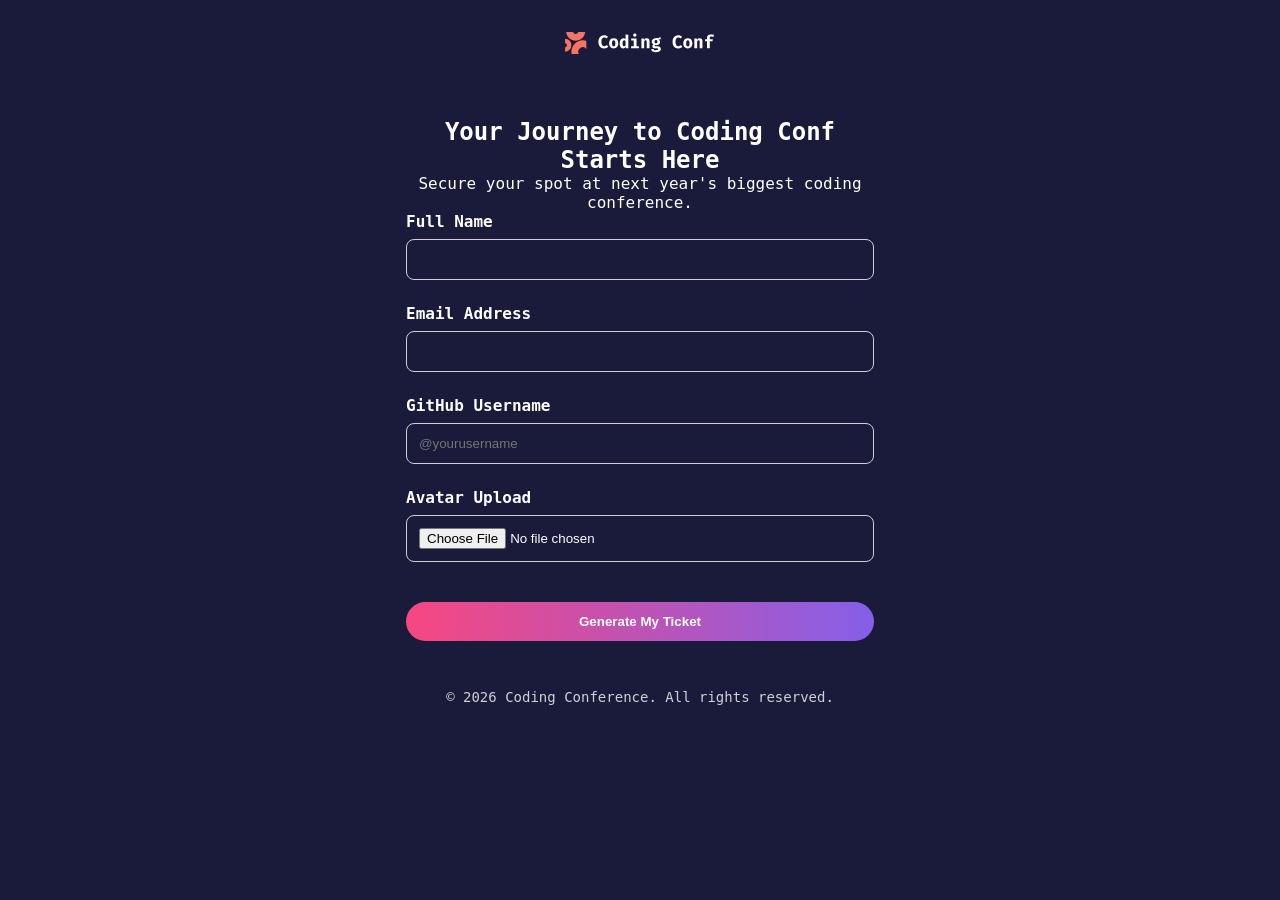
==== login.html @ 021ebc4f "Initial commit: project structure, HTML/CSS/JS for Coding Conf" ====
<!doctype html>
<html lang="en">
  <head>
    <meta charset="UTF-8" />
    <meta name="viewport" content="width=device-width, initial-scale=1.0" />
    <link
      rel="icon"
      type="image/png"
      sizes="32x32"
      href="assets/images/favicon-32x32.png"
    />
    <link rel="stylesheet" href="css/style.css" />
    <title>Login - Coding Conference</title>
  </head>
  <body>
    <header>
      <img src="assets/images/logo-full.svg" alt="Coding conf logo" />
    </header>
    <main>
      <section class="login-section">
        <h1>Your Journey to Coding Conf Starts Here</h1>
        <p>Secure your spot at next year's biggest coding conference.</p>
        <form id="registration-form" novalidate>
          <div class="form-group">
            <label for="fullname">Full Name</label>
            <input type="text" id="fullname" name="fullname" required />
          </div>
          <div class="form-group">
            <label for="email">Email Address</label>
            <input type="email" id="email" name="email" required />
          </div>
          <div class="form-group">
            <label for="github">GitHub Username</label>
            <input
              type="text"
              id="github"
              name="github"
              placeholder="@yourusername"
              required
            />
          </div>
          <div class="form-group">
            <label for="avatar">Avatar Upload</label>
            <input type="file" id="avatar" name="avatar" accept="image/*" />
          </div>
          <button type="submit" id="submit-btn">Generate My Ticket</button>
        </form>
      </section>
    </main>
    <footer>
      <p>&copy; 2026 Coding Conference. All rights reserved.</p>
    </footer>

    <script src="js/app.js"></script>
  </body>
</html>
---- css/style.css ----
:root {
  --color-dark-purple: #1a1a3a;
  --color-purple: #6100ea;
  --color-gradient-start: #f74780;
  --color-gradient-end: #855fe8;
  --color-white: #ffffff;
  --color-neutral: #d1d0d5;

  --font-family: "inconsolata", monospace;
  --font-size: 1rem;
}

* {
  margin: 0;
  padding: 0;
  box-sizing: border-box;
}

body {
  font-family: var(--font-family);
  font-size: var(--font-size);
  background-color: var(--color-dark-purple);
  color: var(--color-white);
}

header {
  display: flex;
  justify-content: center;
  padding: 2rem 1rem;
}

header img {
  width: 150px;
}

footer {
  text-align: center;
  padding: 1rem;
  font-size: 0.875rem;
  color: var(--color-neutral);
}

.hero {
  text-align: center;
  padding: 2rem 1rem;
}

.hero h1 {
  font-size: 2.5rem;
  background: linear-gradient(
    to right,
    var(--color-gradient-start),
    var(--color-gradient-end)
  );
  -webkit-background-clip: text;
  background-clip: text;
  color: transparent;
  margin-bottom: 1rem;
}

.event-details {
  text-align: center;
  margin: 2rem 0;
}

.btn {
  display: inline-block;
  background: linear-gradient(
    to right,
    var(--color-gradient-start),
    var(--color-gradient-end)
  );
  color: var(--color-white);
  text-decoration: none;
  font-weight: bold;
  margin-top: 1rem;
  padding: 0.75rem 2rem;
  border-radius: 2rem;
}

.login-section {
  max-width: 500px;
  margin: 0 auto;
  padding: 2rem 1rem;
  text-align: center;
}

.form-group {
  display: flex;
  flex-direction: column;
  text-align: left;
  margin-bottom: 1.5rem;
}

.form-group label {
  margin-bottom: 0.5rem;
  font-weight: bold;
}

.form-group input {
  padding: 0.75rem;
  border-radius: 0.5rem;
  border: 1px solid var(--color-neutral);
  background-color: transparent;
  color: var(--color-white);
}

#submit-btn {
  width: 100%;
  padding: 0.75rem;
  background: linear-gradient(
    to right,
    var(--color-gradient-start),
    var(--color-gradient-end)
  );
  color: var(--color-white);
  border: none;
  border-radius: 2rem;
  font-weight: bold;
  cursor: pointer;
  margin-top: 1rem;
}

.confirmation {
  text-align: center;
  padding: 2rem 1rem;
}

.confirmation h1 {
  font-size: 1.8rem;
  margin-bottom: 0.5rem;
}

.ticket-section {
  display: flex;
  justify-content: center;
  padding: 2rem 1rem;
}

.ticket {
  position: relative;
  width: 100%;
  max-width: 450px;
  background: rgba(255, 255, 255, 0.1);
  backdrop-filter: blur(10px);
  -webkit-backdrop-filter: blur(10px);
  border: 1px solid rgba(255, 255, 255, 0.2);
  border-radius: 1rem;
  padding: 1.5rem;
  display: flex;
  flex-direction: column;
  gap: 1rem;
}

.ticket-info {
  display: flex;
  align-items: center;
  gap: 1rem;
}

#avatar-display {
  width: 50px;
  height: 50px;
  border-radius: 50%;
  object-fit: cover;
  border: 2px solid var(--color-white);
}

#github-link {
  color: var(--color-neutral);
  text-decoration: none;
  display: block;
}

@media (max-width: 600px) {
  .hero h1 {
    font-size: 1.8rem;
  }

  .login-section {
    padding: 1rem;
  }

  .ticket {
    padding: 1rem;
  }
}

@media (min-width: 601px) and (max-width: 1024px) {
  .hero h1 {
    font-size: 2.2rem;
  }
}

@media (min-width: 1025px) {
  main {
    max-width: 900px;
    margin: 0 auto;
  }
}

a:focus,
button:focus,
input:focus {
  outline: 3px solid var(--color-gradient-end);
  outline-offset: 2px;
}
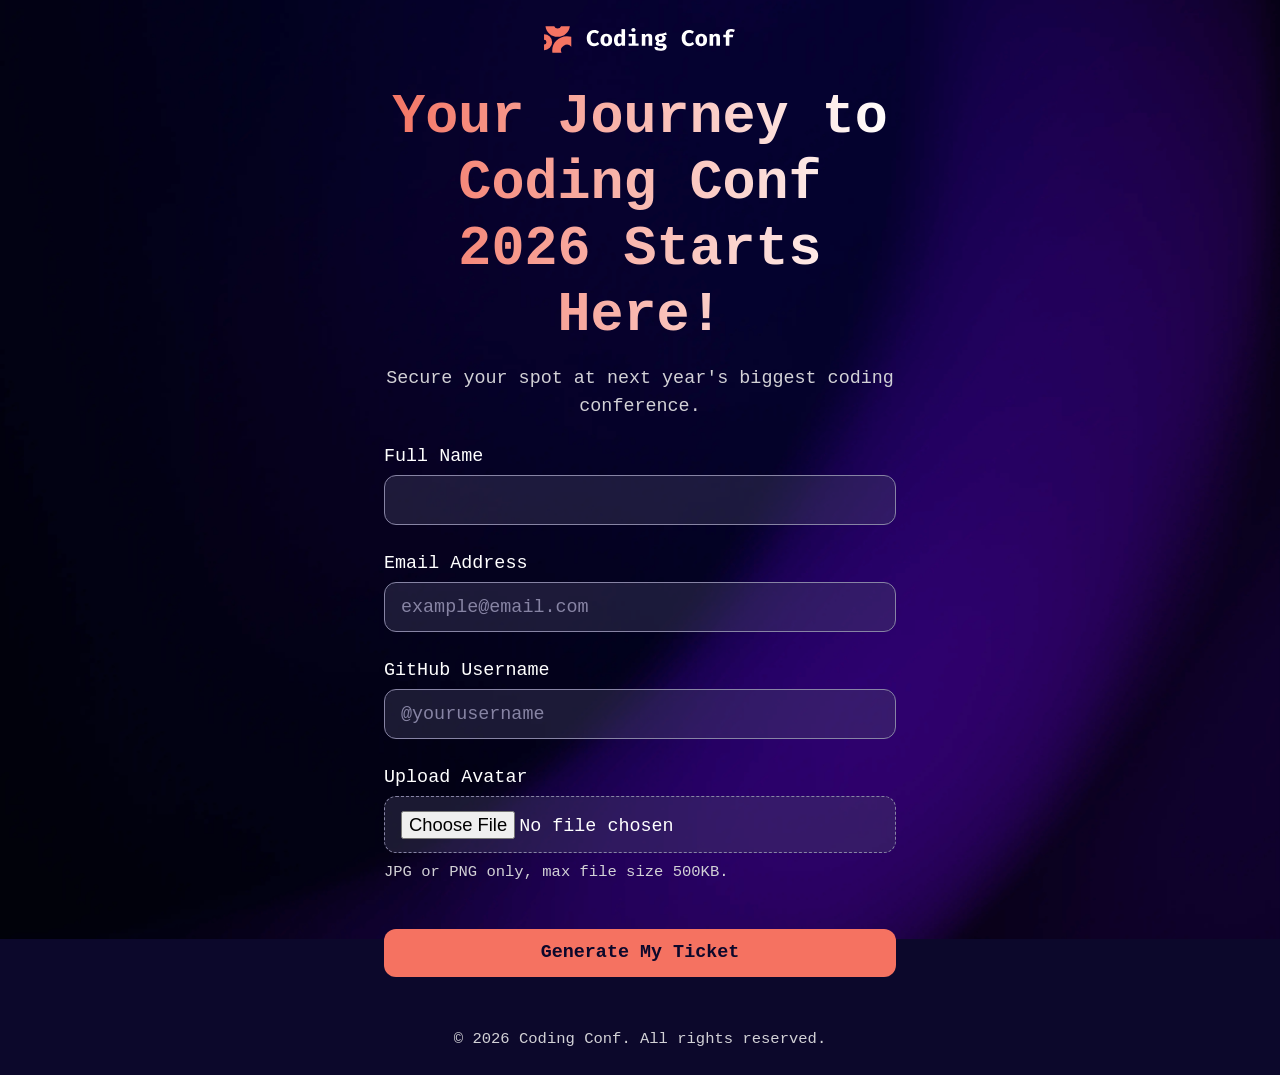
==== commit 18fad977: "add login page and assets" ====
--- a/login.html
+++ b/login.html
@@ -10,25 +10,52 @@
       href="assets/images/favicon-32x32.png"
     />
     <link rel="stylesheet" href="css/style.css" />
-    <title>Login - Coding Conference</title>
+    <title>Register - Coding Conf</title>
   </head>
   <body>
+    <a class="skip-link" href="#main">Skip to main content</a>
+
     <header>
-      <img src="assets/images/logo-full.svg" alt="Coding conf logo" />
+      <a href="index.html" aria-label="Coding Conf home">
+        <img src="assets/images/logo-full.svg" alt="Coding Conf logo" />
+      </a>
     </header>
-    <main>
+
+    <main id="main">
       <section class="login-section">
-        <h1>Your Journey to Coding Conf Starts Here</h1>
+        <h1>Your Journey to Coding Conf 2026 Starts Here!</h1>
         <p>Secure your spot at next year's biggest coding conference.</p>
+
+        <!-- novalidate turns off the browser's own popups because
+             validation.js shows errors next to each field instead -->
         <form id="registration-form" novalidate>
           <div class="form-group">
             <label for="fullname">Full Name</label>
-            <input type="text" id="fullname" name="fullname" required />
+            <input
+              type="text"
+              id="fullname"
+              name="fullname"
+              autocomplete="name"
+              aria-describedby="fullname-error"
+              required
+            />
+            <p class="error-message" id="fullname-error" role="alert"></p>
           </div>
+
           <div class="form-group">
             <label for="email">Email Address</label>
-            <input type="email" id="email" name="email" required />
+            <input
+              type="email"
+              id="email"
+              name="email"
+              placeholder="example@email.com"
+              autocomplete="email"
+              aria-describedby="email-error"
+              required
+            />
+            <p class="error-message" id="email-error" role="alert"></p>
           </div>
+
           <div class="form-group">
             <label for="github">GitHub Username</label>
             <input
@@ -36,21 +63,40 @@
               id="github"
               name="github"
               placeholder="@yourusername"
+              aria-describedby="github-error"
               required
             />
+            <p class="error-message" id="github-error" role="alert"></p>
           </div>
+
+          <!-- avatar is checked for type and size in validation.js, then
+               converted to base64 so it can be kept in localStorage -->
           <div class="form-group">
-            <label for="avatar">Avatar Upload</label>
-            <input type="file" id="avatar" name="avatar" accept="image/*" />
+            <label for="avatar">Upload Avatar</label>
+            <input
+              type="file"
+              id="avatar"
+              name="avatar"
+              accept="image/png, image/jpeg"
+              aria-describedby="avatar-hint avatar-error"
+              required
+            />
+            <p class="hint" id="avatar-hint">
+              JPG or PNG only, max file size 500KB.
+            </p>
+            <p class="error-message" id="avatar-error" role="alert"></p>
           </div>
+
           <button type="submit" id="submit-btn">Generate My Ticket</button>
         </form>
       </section>
     </main>
+
     <footer>
-      <p>&copy; 2026 Coding Conference. All rights reserved.</p>
+      <p>&copy; 2026 Coding Conf. All rights reserved.</p>
     </footer>
 
-    <script src="js/app.js"></script>
+    <!-- validation.js does all the checking and saving -->
+    <script src="js/validation.js"></script>
   </body>
 </html>
--- a/css/style.css
+++ b/css/style.css
@@ -1,207 +1,390 @@
+/* ============================================================
+   Coding Conf - style.css
+   Sections: variables, reset, shared layout, landing page,
+   registration form, ticket, responsive tweaks, accessibility
+   ============================================================ */
+
+/* ---------- variables: colors, fonts and fluid sizes in one place ---------- */
 :root {
-  --color-dark-purple: #1a1a3a;
-  --color-purple: #6100ea;
-  --color-gradient-start: #f74780;
-  --color-gradient-end: #855fe8;
-  --color-white: #ffffff;
-  --color-neutral: #d1d0d5;
-
-  --font-family: "inconsolata", monospace;
-  --font-size: 1rem;
-}
-
-* {
+  --neutral-0: hsl(0, 0%, 100%);
+  --neutral-300: hsl(252, 6%, 83%);
+  --neutral-500: hsl(245, 15%, 58%);
+  --neutral-700: hsl(245, 19%, 35%);
+  --neutral-900: hsl(248, 70%, 10%);
+  --orange-500: hsl(7, 88%, 67%);
+  --orange-700: hsl(7, 71%, 60%);
+  --error: hsl(7, 88%, 67%);
+
+  --gradient-text: linear-gradient(
+    to right,
+    hsl(7, 86%, 67%),
+    hsl(0, 0%, 100%)
+  );
+
+  --font-family: "Inconsolata", monospace;
+
+  /* fluid type: clamp(min, preferred, max) scales smoothly with the screen */
+  --fs-body: clamp(1rem, 0.95rem + 0.25vw, 1.25rem);
+  --fs-h1: clamp(1.75rem, 1.2rem + 2.8vw, 3.5rem);
+  --fs-h2: clamp(1.25rem, 1.05rem + 1vw, 1.75rem);
+  --fs-small: clamp(0.875rem, 0.85rem + 0.15vw, 1rem);
+
+  --space: clamp(1rem, 0.8rem + 1vw, 2rem);
+  --radius: 0.75rem;
+  --transition: 0.25s ease;
+}
+
+/* ---------- reset ---------- */
+*,
+*::before,
+*::after {
   margin: 0;
   padding: 0;
   box-sizing: border-box;
 }
 
+/* ---------- page background: space image swaps per screen size ---------- */
 body {
+  min-height: 100vh;
+  display: flex;
+  flex-direction: column;
   font-family: var(--font-family);
-  font-size: var(--font-size);
-  background-color: var(--color-dark-purple);
-  color: var(--color-white);
-}
-
+  font-size: var(--fs-body);
+  color: var(--neutral-0);
+  background-color: var(--neutral-900);
+  background-image: url("../assets/images/background-mobile.png");
+  background-size: cover;
+  background-position: center;
+  background-repeat: no-repeat;
+  background-attachment: fixed;
+}
+
+main {
+  flex: 1;
+  width: min(100% - 2rem, 60rem);
+  margin-inline: auto;
+  padding-block: var(--space);
+  text-align: center;
+}
+
+/* ---------- shared header and footer ---------- */
 header {
   display: flex;
   justify-content: center;
-  padding: 2rem 1rem;
+  padding: var(--space) 1rem 0;
 }
 
 header img {
-  width: 150px;
+  width: clamp(9rem, 8rem + 5vw, 12rem);
+  height: auto;
 }
 
 footer {
+  padding: var(--space) 1rem;
   text-align: center;
-  padding: 1rem;
-  font-size: 0.875rem;
-  color: var(--color-neutral);
-}
-
-.hero {
-  text-align: center;
-  padding: 2rem 1rem;
-}
-
-.hero h1 {
-  font-size: 2.5rem;
-  background: linear-gradient(
-    to right,
-    var(--color-gradient-start),
-    var(--color-gradient-end)
-  );
+  font-size: var(--fs-small);
+  color: var(--neutral-300);
+}
+
+/* ---------- headings: gradient text, shared between all pages ---------- */
+:is(h1, h2) {
+  line-height: 1.2;
+  font-weight: 800;
+}
+
+h1 {
+  font-size: var(--fs-h1);
+  margin-bottom: 1rem;
+  /* gradient text effect */
+  background: var(--gradient-text);
   -webkit-background-clip: text;
   background-clip: text;
   color: transparent;
-  margin-bottom: 1rem;
-}
-
-.event-details {
-  text-align: center;
-  margin: 2rem 0;
-}
-
-.btn {
+}
+
+h2 {
+  font-size: var(--fs-h2);
+  margin-bottom: 0.5rem;
+}
+
+/* every paragraph and list on the page gets the same readable line height */
+:where(p, li) {
+  line-height: 1.5;
+}
+
+/* ---------- landing page ---------- */
+.hero {
+  padding-block: var(--space);
+}
+
+.hero p {
+  max-width: 40rem;
+  margin-inline: auto;
+  color: var(--neutral-300);
+}
+
+.event-details,
+.overview {
+  margin-block: var(--space);
+}
+
+.event-details ul {
+  list-style: none;
+}
+
+/* ---------- buttons: the Register link and the form submit share one look ---------- */
+:is(.btn, #submit-btn) {
   display: inline-block;
-  background: linear-gradient(
-    to right,
-    var(--color-gradient-start),
-    var(--color-gradient-end)
-  );
-  color: var(--color-white);
+  padding: 0.85rem 2rem;
+  font-family: inherit;
+  font-size: var(--fs-body);
+  font-weight: 700;
+  color: var(--neutral-900);
+  background-color: var(--orange-500);
+  border: none;
+  border-radius: var(--radius);
   text-decoration: none;
-  font-weight: bold;
-  margin-top: 1rem;
-  padding: 0.75rem 2rem;
-  border-radius: 2rem;
-}
-
-.login-section {
-  max-width: 500px;
-  margin: 0 auto;
-  padding: 2rem 1rem;
-  text-align: center;
-}
-
-.form-group {
-  display: flex;
-  flex-direction: column;
-  text-align: left;
-  margin-bottom: 1.5rem;
-}
-
-.form-group label {
-  margin-bottom: 0.5rem;
-  font-weight: bold;
-}
-
-.form-group input {
-  padding: 0.75rem;
-  border-radius: 0.5rem;
-  border: 1px solid var(--color-neutral);
-  background-color: transparent;
-  color: var(--color-white);
+  cursor: pointer;
+  transition:
+    transform var(--transition),
+    background-color var(--transition),
+    box-shadow var(--transition);
+}
+
+/* hover and keyboard focus feel the same so nobody is left out */
+:is(.btn, #submit-btn):is(:hover, :focus-visible) {
+  background-color: var(--orange-700);
+  transform: translateY(-3px);
+  box-shadow: 0 0.5rem 1.25rem hsla(7, 88%, 67%, 0.4);
 }
 
 #submit-btn {
   width: 100%;
-  padding: 0.75rem;
-  background: linear-gradient(
-    to right,
-    var(--color-gradient-start),
-    var(--color-gradient-end)
-  );
-  color: var(--color-white);
-  border: none;
-  border-radius: 2rem;
-  font-weight: bold;
+  margin-top: 1rem;
+}
+
+/* ---------- registration form ---------- */
+.login-section {
+  max-width: 32rem;
+  margin-inline: auto;
+}
+
+.login-section > p {
+  color: var(--neutral-300);
+  margin-bottom: var(--space);
+}
+
+.form-group {
+  display: flex;
+  flex-direction: column;
+  gap: 0.5rem;
+  margin-bottom: 1.25rem;
+  text-align: left;
+}
+
+label {
+  font-weight: 500;
+}
+
+input {
+  padding: 0.85rem 1rem;
+  font-family: inherit;
+  font-size: var(--fs-body);
+  color: var(--neutral-0);
+  background-color: hsla(245, 19%, 35%, 0.35);
+  border: 1px solid var(--neutral-500);
+  border-radius: var(--radius);
+  transition:
+    border-color var(--transition),
+    background-color var(--transition);
+}
+
+input::placeholder {
+  color: var(--neutral-500);
+}
+
+/* hover state from the design */
+input:hover {
+  background-color: hsla(245, 19%, 35%, 0.6);
+}
+
+/* the file picker is styled as a dashed upload box */
+input[type="file"] {
+  border-style: dashed;
   cursor: pointer;
-  margin-top: 1rem;
-}
-
+}
+
+.hint {
+  font-size: var(--fs-small);
+  color: var(--neutral-300);
+}
+
+/* error messages stay hidden until JavaScript writes text into them */
+.error-message {
+  min-height: 0;
+  font-size: var(--fs-small);
+  color: var(--error);
+}
+
+.error-message:not(:empty)::before {
+  content: "\26A0  ";
+}
+
+/* red border on any field flagged as invalid by validation.js */
+input[aria-invalid="true"] {
+  border-color: var(--error);
+}
+
+/* ---------- ticket page ---------- */
 .confirmation {
-  text-align: center;
-  padding: 2rem 1rem;
-}
-
-.confirmation h1 {
-  font-size: 1.8rem;
-  margin-bottom: 0.5rem;
+  padding-block: var(--space);
+}
+
+.confirmation p {
+  max-width: 36rem;
+  margin-inline: auto;
+  color: var(--neutral-300);
 }
 
 .ticket-section {
   display: flex;
   justify-content: center;
-  padding: 2rem 1rem;
-}
-
+  padding-block: var(--space);
+}
+
+/* glassmorphism card: see-through background + blur + thin white border */
 .ticket {
   position: relative;
   width: 100%;
-  max-width: 450px;
-  background: rgba(255, 255, 255, 0.1);
-  backdrop-filter: blur(10px);
-  -webkit-backdrop-filter: blur(10px);
-  border: 1px solid rgba(255, 255, 255, 0.2);
-  border-radius: 1rem;
-  padding: 1.5rem;
+  max-width: 34rem;
+  padding: clamp(1.25rem, 1rem + 1.5vw, 2rem);
+  text-align: left;
   display: flex;
   flex-direction: column;
-  gap: 1rem;
-}
-
-.ticket-info {
+  gap: 1.5rem;
+  background-color: hsla(0, 0%, 100%, 0.12);
+  background-image: url("../assets/images/pattern-ticket.svg");
+  background-size: cover;
+  background-position: center;
+  -webkit-backdrop-filter: blur(14px);
+  backdrop-filter: blur(14px);
+  border: 1px solid hsla(0, 0%, 100%, 0.35);
+  border-radius: 1.25rem;
+  box-shadow: 0 1rem 2.5rem hsla(248, 70%, 4%, 0.5);
+  transition: transform var(--transition);
+}
+
+.ticket:hover {
+  transform: translateY(-4px);
+}
+
+.ticket-top {
+  display: flex;
+  flex-direction: column;
+  gap: 0.5rem;
+}
+
+.ticket-logo {
+  width: 10rem;
+  height: auto;
+}
+
+.ticket-meta {
+  color: var(--neutral-300);
+  font-size: var(--fs-small);
+}
+
+.ticket-person {
   display: flex;
   align-items: center;
   gap: 1rem;
 }
 
 #avatar-display {
-  width: 50px;
-  height: 50px;
-  border-radius: 50%;
+  width: 4rem;
+  height: 4rem;
+  border-radius: 0.75rem;
   object-fit: cover;
-  border: 2px solid var(--color-white);
+  border: 2px solid var(--neutral-0);
+  flex-shrink: 0;
 }
 
 #github-link {
-  color: var(--color-neutral);
+  display: inline-flex;
+  align-items: center;
+  gap: 0.4rem;
+  color: var(--neutral-300);
   text-decoration: none;
-  display: block;
-}
-
-@media (max-width: 600px) {
-  .hero h1 {
-    font-size: 1.8rem;
+  overflow-wrap: anywhere;
+  transition: color var(--transition);
+}
+
+#github-link:is(:hover, :focus-visible) {
+  color: var(--orange-500);
+}
+
+.github-icon {
+  width: 1.25rem;
+  height: 1.25rem;
+}
+
+/* serial number sits on the right edge like the design */
+.ticket-number {
+  align-self: flex-end;
+  font-size: var(--fs-h2);
+  font-weight: 800;
+  color: var(--neutral-300);
+}
+
+/* ---------- responsive: swap backgrounds and widen layouts ---------- */
+@media (min-width: 600px) {
+  body {
+    background-image: url("../assets/images/background-tablet.png");
   }
 
-  .login-section {
-    padding: 1rem;
+  .ticket-top {
+    flex-direction: row;
+    justify-content: space-between;
+    align-items: center;
   }
-
-  .ticket {
-    padding: 1rem;
+}
+
+@media (min-width: 1024px) {
+  body {
+    background-image: url("../assets/images/background-desktop.png");
   }
 }
 
-@media (min-width: 601px) and (max-width: 1024px) {
-  .hero h1 {
-    font-size: 2.2rem;
+/* ---------- accessibility ---------- */
+
+/* skip link hides off screen until it gets keyboard focus */
+.skip-link {
+  position: absolute;
+  top: -4rem;
+  left: 1rem;
+  padding: 0.5rem 1rem;
+  color: var(--neutral-900);
+  background-color: var(--neutral-0);
+  border-radius: var(--radius);
+  z-index: 10;
+}
+
+.skip-link:focus {
+  top: 1rem;
+}
+
+/* clear focus ring on everything a keyboard can reach */
+:is(a, button, input):focus-visible {
+  outline: 3px solid var(--neutral-0);
+  outline-offset: 3px;
+}
+
+/* people who ask their system for less motion get no animations */
+@media (prefers-reduced-motion: reduce) {
+  *,
+  *::before,
+  *::after {
+    transition: none !important;
+    animation: none !important;
   }
 }
-
-@media (min-width: 1025px) {
-  main {
-    max-width: 900px;
-    margin: 0 auto;
-  }
-}
-
-a:focus,
-button:focus,
-input:focus {
-  outline: 3px solid var(--color-gradient-end);
-  outline-offset: 2px;
-}
